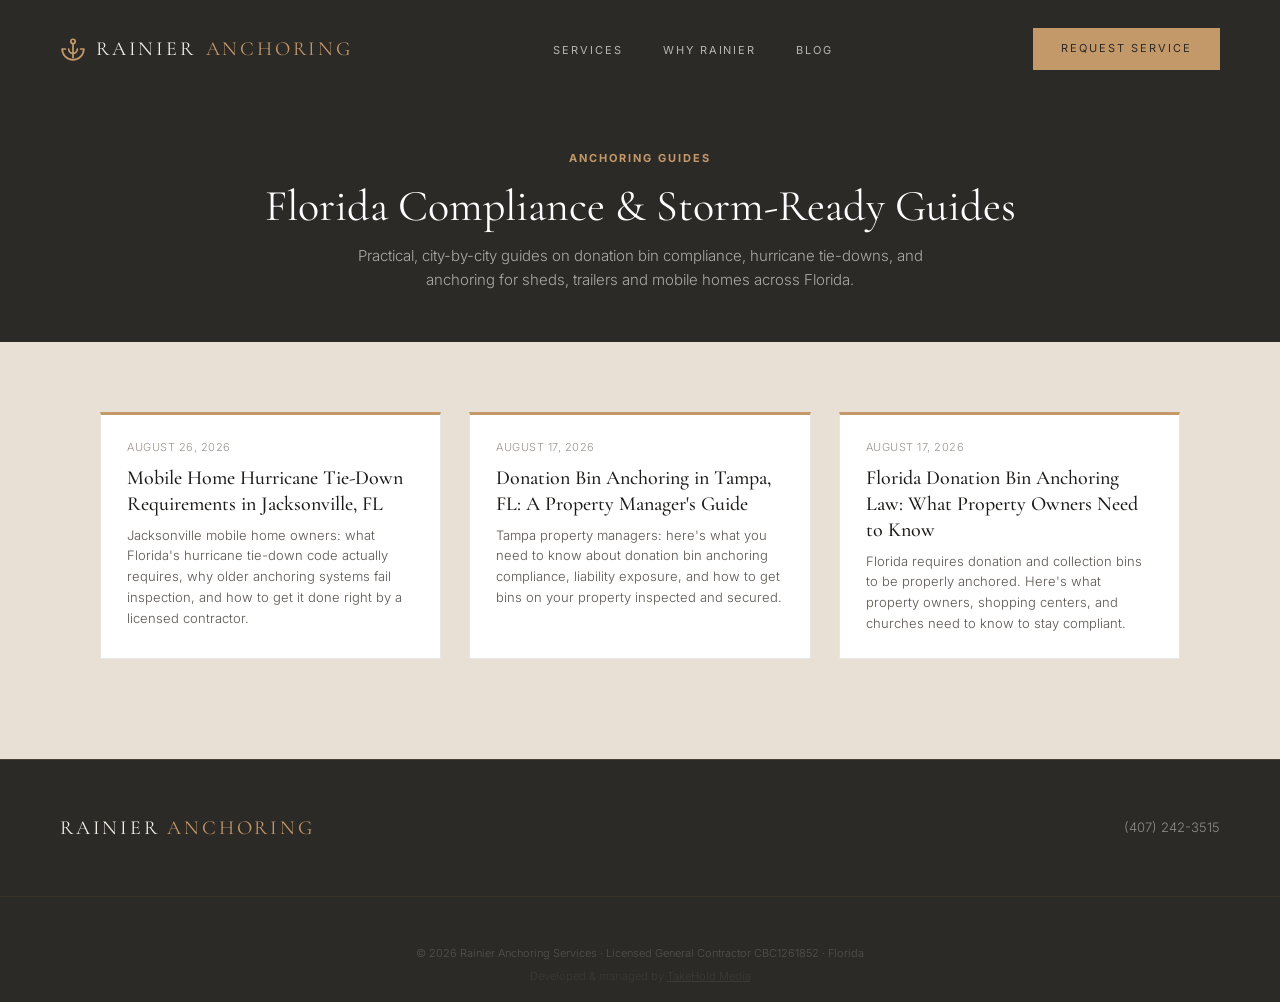
==== blog/index.html @ 936c77ee "Publish: Mobile Home Hurricane Tie-Down Requirements in Jacksonville, FL" ====
<!DOCTYPE html>
<html lang="en">
<head>
  <meta charset="UTF-8" />
  <meta name="viewport" content="width=device-width, initial-scale=1.0" />
  <title>Anchoring Guides & Florida Compliance Blog | Rainier Anchoring Services</title>
  <meta name="description" content="Guides on bin anchoring compliance, hurricane tie-downs, and storm-ready anchoring for sheds, trailers and mobile homes across Florida — from a licensed general contractor." />
  <link rel="canonical" href="https://rainieranchoringservices.com/blog/" />
  <link rel="preconnect" href="https://fonts.googleapis.com" />
  <link rel="preconnect" href="https://fonts.gstatic.com" crossorigin />
  <link href="https://fonts.googleapis.com/css2?family=Cormorant+Garamond:ital,wght@0,300;0,400;0,600;1,300;1,400&family=Inter:wght@300;400;500&display=swap" rel="stylesheet" />
  <link rel="stylesheet" href="../css/style.css" />
  <style>
    .logo-mark { display: flex; align-items: center; justify-content: center; }
    .logo-mark svg { width: 26px; height: 26px; }
    .blog-hero { padding: 150px 60px 50px; background: var(--dark); text-align: center; }
    .blog-hero .eyebrow { color: var(--gold); font-size:11px; font-weight:700; text-transform:uppercase; letter-spacing:2px; margin-bottom:14px; }
    .blog-hero h1 { font-family:'Cormorant Garamond', serif; font-size:44px; font-weight:400; color:#fff; margin-bottom:14px; }
    .blog-hero p { color: rgba(255,255,255,0.6); font-size:15px; max-width:600px; margin:0 auto; font-weight:300; }
    .blog-grid-wrap { padding: 70px 60px 100px; max-width: 1200px; margin: 0 auto; }
    .blog-grid { display: grid; grid-template-columns: repeat(3, 1fr); gap: 28px; }
    .blog-card { background: var(--bg-card, #fff); border: 1px solid var(--rule); border-top: 3px solid var(--gold); overflow: hidden; text-decoration: none; display: flex; flex-direction: column; transition: transform .2s, box-shadow .2s; }
    .blog-card:hover { transform: translateY(-4px); box-shadow: 0 12px 32px rgba(0,0,0,0.1); }
    .blog-card-img { height: 170px; background-size: cover; background-position: center; background-color: var(--dark-2); }
    .blog-card-body { padding: 24px 26px; }
    .blog-card-date { font-family: 'Inter', sans-serif; font-size: 11px; color: var(--ink-dim); text-transform: uppercase; letter-spacing: 0.5px; margin-bottom: 8px; }
    .blog-card h3 { font-family:'Cormorant Garamond', serif; font-size: 20px; color: var(--ink); font-weight: 500; margin-bottom: 8px; line-height:1.3; }
    .blog-card p { font-family: 'Inter', sans-serif; font-size: 13px; color: var(--ink-mid); line-height: 1.6; font-weight: 300; }
    .blog-empty { text-align: center; padding: 40px 20px; color: var(--ink-mid); font-family: 'Inter', sans-serif; font-size: 14px; font-weight: 300; }
    @media (max-width: 960px) {
      .blog-grid { grid-template-columns: 1fr; }
      .blog-hero { padding: 110px 20px 40px; }
      .blog-hero h1 { font-size: 30px; }
      .blog-grid-wrap { padding: 40px 20px; }
    }
  </style>
</head>
<body>

<nav id="nav">
  <a href="/" class="nav-logo nav-logo--light" style="display:flex; align-items:center; gap:10px;">
    <span class="logo-mark">
      <svg viewBox="0 0 24 24" fill="none" stroke="currentColor" stroke-width="1.6" stroke-linecap="round" stroke-linejoin="round"><circle cx="12" cy="5" r="2"></circle><path d="M12 7v13"></path><path d="M5 12H2a10 10 0 0 0 20 0h-3"></path><path d="M8 12a4 4 0 0 0 8 0"></path></svg>
    </span>
    Rainier <span>Anchoring</span>
  </a>
  <ul class="nav-links nav-links--light">
    <li><a href="/#services">Services</a></li>
    <li><a href="/#why">Why Rainier</a></li>
    <li><a href="/blog/">Blog</a></li>
  </ul>
  <a href="/#quote" class="nav-cta">Request Service</a>
</nav>

<div class="blog-hero">
  <div class="eyebrow">Anchoring Guides</div>
  <h1>Florida Compliance &amp; Storm-Ready Guides</h1>
  <p>Practical, city-by-city guides on donation bin compliance, hurricane tie-downs, and anchoring for sheds, trailers and mobile homes across Florida.</p>
</div>

<div class="blog-grid-wrap">
  <div class="blog-grid" id="blogGrid">
    <!-- POSTS_START -->
    <a href="/blog/mobile-home-hurricane-tie-down-jacksonville.html" class="blog-card">
      <div class="blog-card-body">
        <div class="blog-card-date">August 26, 2026</div>
        <h3>Mobile Home Hurricane Tie-Down Requirements in Jacksonville, FL</h3>
        <p>Jacksonville mobile home owners: what Florida's hurricane tie-down code actually requires, why older anchoring systems fail inspection, and how to get it done right by a licensed contractor.</p>
      </div>
    </a>
    <a href="/blog/donation-bin-anchoring-tampa-fl.html" class="blog-card">
      <div class="blog-card-body">
        <div class="blog-card-date">August 17, 2026</div>
        <h3>Donation Bin Anchoring in Tampa, FL: A Property Manager's Guide</h3>
        <p>Tampa property managers: here's what you need to know about donation bin anchoring compliance, liability exposure, and how to get bins on your property inspected and secured.</p>
      </div>
    </a>
    <a href="/blog/florida-donation-bin-anchoring-law.html" class="blog-card">
      <div class="blog-card-body">
        <div class="blog-card-date">August 17, 2026</div>
        <h3>Florida Donation Bin Anchoring Law: What Property Owners Need to Know</h3>
        <p>Florida requires donation and collection bins to be properly anchored. Here's what property owners, shopping centers, and churches need to know to stay compliant.</p>
      </div>
    </a>
    <!-- New post cards are inserted here automatically -->
    <!-- POSTS_END -->
  </div>
  <p class="blog-empty" id="emptyState">New guides publishing soon — check back shortly.</p>
</div>

<footer>
  <div class="footer-brand">Rainier <span>Anchoring</span></div>
  <div class="footer-contact">
    <a href="tel:4072423515">(407) 242-3515</a>
  </div>
</footer>
<div style="background:var(--dark); padding:16px 60px; border-top:1px solid rgba(196,153,106,0.08);">
  <p class="footer-copy">© 2026 Rainier Anchoring Services · Licensed General Contractor CBC1261852 · Florida</p>
  <p class="footer-copy" style="margin-top:6px; opacity:0.4; font-size:0.7rem;">Developed &amp; managed by <a href="https://takeholdmedia.com" target="_blank" style="color:inherit;">TakeHold Media</a></p>
</div>

<script>
  const nav = document.getElementById('nav');
  window.addEventListener('scroll', () => {
    nav.classList.toggle('scrolled', window.scrollY > 60);
  });
  const grid = document.getElementById('blogGrid');
  const empty = document.getElementById('emptyState');
  if (grid.querySelector('.blog-card')) { empty.style.display = 'none'; }
</script>

</body>
</html>
---- css/style.css ----
/* ============================================================
   BUILT BY RAINIER — Shared Stylesheet
   ============================================================ */

*, *::before, *::after { box-sizing: border-box; margin: 0; padding: 0; }

:root {
  --ink:        #1C1A18;
  --ink-mid:    #5A5550;
  --ink-dim:    #9A948E;
  --ink-lt:     #F5F0E8;
  --bg:         #E8E0D4;
  --bg-2:       #DDD5C8;
  --bg-3:       #CFC6B8;
  --dark:       #2C2A27;
  --dark-2:     #34322E;
  --gold:       #C4996A;
  --gold-dim:   #8B6A46;
  --gold-lt:    #DDB98A;
  --rule:       rgba(28,26,24,0.1);
  --rule-gold:  rgba(196,153,106,0.2);
}

html { scroll-behavior: smooth; }

body {
  background: var(--bg);
  color: var(--ink);
  font-family: 'Inter', sans-serif;
  font-weight: 300;
  font-size: 16px;
  line-height: 1.6;
  -webkit-font-smoothing: antialiased;
}

/* ── TYPOGRAPHY ── */
h1, h2, h3, h4, blockquote {
  font-family: 'Cormorant Garamond', serif;
  font-weight: 300;
  line-height: 1.1;
}

em { font-style: italic; color: var(--gold-dim); }

/* ── BUTTONS ── */
.btn-gold {
  display: inline-block;
  font-family: 'Inter', sans-serif;
  font-size: 11px;
  font-weight: 400;
  letter-spacing: 0.18em;
  text-transform: uppercase;
  color: var(--dark);
  background: var(--gold);
  padding: 16px 36px;
  text-decoration: none;
  transition: background 0.2s;
}
.btn-gold:hover { background: var(--gold-lt); }

.btn-dark {
  display: inline-block;
  font-family: 'Inter', sans-serif;
  font-size: 11px;
  font-weight: 400;
  letter-spacing: 0.18em;
  text-transform: uppercase;
  color: var(--ink-lt);
  background: var(--dark);
  padding: 16px 36px;
  text-decoration: none;
  transition: background 0.2s;
}
.btn-dark:hover { background: var(--dark-2); }

.btn-outline-lt {
  display: inline-block;
  font-family: 'Inter', sans-serif;
  font-size: 11px;
  font-weight: 400;
  letter-spacing: 0.18em;
  text-transform: uppercase;
  color: rgba(245,240,232,0.75);
  border: 1px solid rgba(245,240,232,0.25);
  padding: 16px 36px;
  text-decoration: none;
  transition: all 0.2s;
}
.btn-outline-lt:hover { color: var(--ink-lt); border-color: rgba(245,240,232,0.6); }

.btn-outline-dk {
  display: inline-block;
  font-family: 'Inter', sans-serif;
  font-size: 11px;
  font-weight: 400;
  letter-spacing: 0.18em;
  text-transform: uppercase;
  color: var(--ink-mid);
  border: 1px solid var(--rule);
  padding: 16px 36px;
  text-decoration: none;
  transition: all 0.2s;
}
.btn-outline-dk:hover { color: var(--ink); border-color: rgba(28,26,24,0.4); }

/* ── NAV ── */
nav {
  position: fixed;
  top: 0; left: 0; right: 0;
  z-index: 100;
  display: flex;
  align-items: center;
  justify-content: space-between;
  padding: 28px 60px;
  background: transparent;
  transition: background 0.4s, border-color 0.4s;
}

nav.scrolled {
  background: rgba(232,224,212,0.97);
  border-bottom: 1px solid var(--rule);
  backdrop-filter: blur(10px);
}

nav.solid {
  background: rgba(232,224,212,0.97);
  border-bottom: 1px solid var(--rule);
}

.nav-logo {
  font-family: 'Cormorant Garamond', serif;
  font-size: 20px;
  font-weight: 400;
  letter-spacing: 0.14em;
  text-transform: uppercase;
  text-decoration: none;
  transition: color 0.4s;
}

.nav-logo--light { color: var(--ink-lt); }
.nav-logo--dark  { color: var(--ink); }
.nav-logo span   { color: var(--gold); }

nav.scrolled .nav-logo,
nav.solid .nav-logo { color: var(--ink); }

.nav-links {
  display: flex;
  gap: 40px;
  list-style: none;
}

.nav-links a {
  font-size: 11px;
  font-weight: 400;
  letter-spacing: 0.18em;
  text-transform: uppercase;
  text-decoration: none;
  transition: color 0.2s;
}

.nav-links--light a { color: rgba(245,240,232,0.7); }
.nav-links--dark a  { color: var(--ink-mid); }

nav.scrolled .nav-links a,
nav.solid .nav-links a { color: var(--ink-mid); }

.nav-links a:hover,
nav.scrolled .nav-links a:hover,
nav.solid .nav-links a:hover { color: var(--gold); }

.nav-links a.active { color: var(--gold); }

.nav-cta {
  font-family: 'Inter', sans-serif;
  font-size: 11px;
  font-weight: 400;
  letter-spacing: 0.18em;
  text-transform: uppercase;
  color: var(--dark);
  background: var(--gold);
  padding: 12px 28px;
  text-decoration: none;
  transition: background 0.2s;
}
.nav-cta:hover { background: var(--gold-lt); }

/* ── HERO — FULL VIEWPORT ── */
.hero-full {
  position: relative;
  min-height: 100vh;
  display: flex;
  flex-direction: column;
  justify-content: flex-end;
  padding: 0 60px 90px;
  overflow: hidden;
  background-size: cover;
  background-position: center;
}

/* ── HERO — PAGE (shorter, for inner pages) ── */
.hero-page {
  position: relative;
  padding: 180px 60px 80px;
  background-size: cover;
  background-position: center;
  overflow: hidden;
}

.hero-page-overlay {
  position: absolute;
  inset: 0;
  background: linear-gradient(135deg, rgba(51,43,34,0.85) 0%, rgba(51,43,34,0.5) 100%);
}

.hero-page-content { position: relative; }

.hero-eyebrow {
  font-family: 'Inter', sans-serif;
  font-size: 11px;
  letter-spacing: 0.28em;
  text-transform: uppercase;
  color: var(--gold);
  margin-bottom: 20px;
  display: flex;
  align-items: center;
  gap: 16px;
}

.hero-eyebrow::before {
  content: '';
  display: block;
  width: 36px;
  height: 1px;
  background: var(--gold-dim);
}

.hero-headline {
  font-size: clamp(48px, 6vw, 80px);
  font-weight: 300;
  line-height: 1.0;
  color: var(--ink-lt);
  max-width: 700px;
  margin-bottom: 24px;
  letter-spacing: -0.02em;
}

.hero-sub {
  font-size: 15px;
  font-weight: 300;
  color: rgba(245,240,232,0.65);
  max-width: 440px;
  line-height: 1.8;
}

/* ── SECTION LABELS ── */
.section-label {
  font-family: 'Inter', sans-serif;
  font-size: 11px;
  letter-spacing: 0.28em;
  text-transform: uppercase;
  color: var(--gold);
  margin-bottom: 20px;
  display: flex;
  align-items: center;
  gap: 16px;
}

.section-label::before {
  content: '';
  display: block;
  width: 36px;
  height: 1px;
  background: var(--gold-dim);
}

.section-label--dark { color: rgba(196,153,106,0.7); }
.section-label--dark::before { background: rgba(196,153,106,0.3); }

.section-headline {
  font-size: clamp(36px, 4vw, 56px);
  font-weight: 300;
  line-height: 1.1;
  color: var(--ink);
  margin-bottom: 20px;
}

.section-headline--lt { color: var(--ink-lt); }

/* ── STATS BAR ── */
.stats-bar {
  background: var(--dark);
  padding: 52px 60px;
  display: grid;
  grid-template-columns: repeat(4, 1fr);
  border-bottom: 1px solid var(--rule-gold);
}

.stat {
  padding: 0 48px;
  border-right: 1px solid rgba(196,153,106,0.12);
}
.stat:first-child { padding-left: 0; }
.stat:last-child  { border-right: none; }

.stat-number {
  font-family: 'Cormorant Garamond', serif;
  font-size: 56px;
  font-weight: 300;
  color: var(--ink-lt);
  line-height: 1;
  margin-bottom: 8px;
}

.stat-number span { color: var(--gold); }

.stat-label {
  font-family: 'Inter', sans-serif;
  font-size: 11px;
  font-weight: 300;
  letter-spacing: 0.18em;
  text-transform: uppercase;
  color: rgba(245,240,232,0.35);
}

/* ── PROJECT CARDS ── */
.projects-grid {
  display: grid;
  grid-template-columns: repeat(3, 1fr);
  gap: 2px;
}

.project-card {
  background: var(--bg);
  overflow: hidden;
  transition: transform 0.3s, box-shadow 0.3s;
}
.project-card:hover {
  transform: translateY(-4px);
  box-shadow: 0 20px 60px rgba(51,43,34,0.15);
}

.project-img {
  height: 240px;
  background-size: cover;
  background-position: center;
  position: relative;
}

.project-img-overlay {
  position: absolute;
  inset: 0;
  background: linear-gradient(to top, rgba(51,43,34,0.6) 0%, transparent 55%);
}

.project-img-status {
  position: absolute;
  top: 20px;
  left: 20px;
  font-family: 'Inter', sans-serif;
  font-size: 10px;
  letter-spacing: 0.2em;
  text-transform: uppercase;
  color: var(--gold-lt);
  background: rgba(51,43,34,0.75);
  padding: 6px 14px;
  backdrop-filter: blur(4px);
}

.project-body { padding: 32px 36px 36px; }

.project-location {
  font-size: 28px;
  font-weight: 400;
  color: var(--ink);
  margin-bottom: 6px;
  line-height: 1.1;
}

.project-detail {
  font-family: 'Inter', sans-serif;
  font-size: 13px;
  font-weight: 300;
  color: var(--ink-dim);
  margin-bottom: 24px;
}

.project-price {
  display: flex;
  align-items: baseline;
  gap: 10px;
  padding-top: 20px;
  border-top: 1px solid var(--rule);
}

.project-price-num {
  font-size: 34px;
  font-weight: 300;
  color: var(--ink);
}

.project-price-label {
  font-family: 'Inter', sans-serif;
  font-size: 10px;
  letter-spacing: 0.18em;
  text-transform: uppercase;
  color: var(--ink-dim);
}

/* ── PILLARS ── */
.pillars {
  background: var(--dark);
  padding: 100px 60px;
  display: grid;
  grid-template-columns: repeat(3, 1fr);
}

.pillar {
  padding: 0 56px;
  border-right: 1px solid rgba(196,153,106,0.1);
}
.pillar:first-child { padding-left: 0; }
.pillar:last-child  { border-right: none; padding-right: 0; }

.pillar-num {
  font-family: 'Cormorant Garamond', serif;
  font-size: 48px;
  font-weight: 300;
  color: rgba(196,153,106,0.2);
  line-height: 1;
  margin-bottom: 20px;
}

.pillar h4 {
  font-family: 'Cormorant Garamond', serif;
  font-size: 24px;
  font-weight: 400;
  color: var(--ink-lt);
  margin-bottom: 14px;
}

.pillar p {
  font-family: 'Inter', sans-serif;
  font-size: 14px;
  font-weight: 300;
  color: rgba(245,240,232,0.5);
  line-height: 1.8;
}

/* ── INVESTOR QUIET ── */
.investor-quiet {
  background: var(--bg-3);
  padding: 40px 60px;
  display: flex;
  align-items: center;
  justify-content: space-between;
  gap: 48px;
}

.investor-quiet p {
  font-family: 'Inter', sans-serif;
  font-size: 14px;
  font-weight: 300;
  color: var(--ink-mid);
  max-width: 580px;
  line-height: 1.75;
}

.investor-quiet strong { color: var(--ink); font-weight: 400; }

/* ── FOOTER ── */
footer {
  background: var(--dark);
  padding: 52px 60px;
  display: flex;
  justify-content: space-between;
  align-items: center;
  border-top: 1px solid var(--rule-gold);
}

.footer-brand {
  font-family: 'Cormorant Garamond', serif;
  font-size: 20px;
  font-weight: 400;
  letter-spacing: 0.14em;
  text-transform: uppercase;
  color: var(--ink-lt);
}
.footer-brand span { color: var(--gold); }

.footer-nav {
  display: flex;
  gap: 32px;
  list-style: none;
}

.footer-nav a {
  font-family: 'Inter', sans-serif;
  font-size: 11px;
  font-weight: 300;
  letter-spacing: 0.14em;
  text-transform: uppercase;
  color: rgba(245,240,232,0.35);
  text-decoration: none;
  transition: color 0.2s;
}
.footer-nav a:hover { color: var(--gold); }

.footer-contact {
  display: flex;
  flex-direction: column;
  align-items: flex-end;
  gap: 6px;
}

.footer-contact a {
  font-family: 'Inter', sans-serif;
  font-size: 13px;
  font-weight: 300;
  color: rgba(245,240,232,0.5);
  text-decoration: none;
  transition: color 0.2s;
}
.footer-contact a:hover { color: var(--gold); }

.footer-copy {
  font-family: 'Inter', sans-serif;
  font-size: 11px;
  font-weight: 300;
  color: rgba(245,240,232,0.2);
  margin-top: 32px;
  text-align: center;
  padding-bottom: 0;
}

/* ── CONTACT FORM ── */
.contact-field {
  display: flex;
  flex-direction: column;
  gap: 8px;
}

.contact-field label {
  font-family: 'Inter', sans-serif;
  font-size: 10px;
  letter-spacing: 0.22em;
  text-transform: uppercase;
  color: var(--gold-dim);
}

.contact-field input,
.contact-field textarea,
.contact-field select {
  background: var(--bg-2);
  border: 1px solid var(--rule);
  padding: 14px 18px;
  font-family: 'Inter', sans-serif;
  font-size: 14px;
  font-weight: 300;
  color: var(--ink);
  outline: none;
  transition: border-color 0.2s;
  appearance: none;
  width: 100%;
}

.contact-field input:focus,
.contact-field textarea:focus,
.contact-field select:focus { border-color: var(--gold-dim); }

.contact-field textarea { height: 120px; resize: none; }

/* ── RESPONSIVE ── */
@media (max-width: 960px) {
  nav { padding: 20px 24px; }
  nav .nav-links { display: none; }
  nav .nav-cta { display: none; }

  .hero-full  { padding: 0 24px 60px; }
  .hero-page  { padding: 140px 24px 60px; }

  .stats-bar {
    grid-template-columns: repeat(2, 1fr);
    padding: 48px 24px;
    gap: 40px;
  }
  .stat { padding: 0; border-right: none; }

  .pillars {
    grid-template-columns: 1fr;
    padding: 60px 24px;
    gap: 40px;
  }
  .pillar {
    padding: 0 0 40px 0;
    border-right: none;
    border-bottom: 1px solid rgba(196,153,106,0.1);
  }
  .pillar:last-child { border-bottom: none; padding-bottom: 0; }

  .projects-grid { grid-template-columns: 1fr; }

  .investor-quiet { flex-direction: column; padding: 40px 24px; }

  footer {
    flex-direction: column;
    gap: 32px;
    text-align: center;
    padding: 40px 24px;
  }
  .footer-contact { align-items: center; }
  .footer-nav { flex-wrap: wrap; justify-content: center; }
}
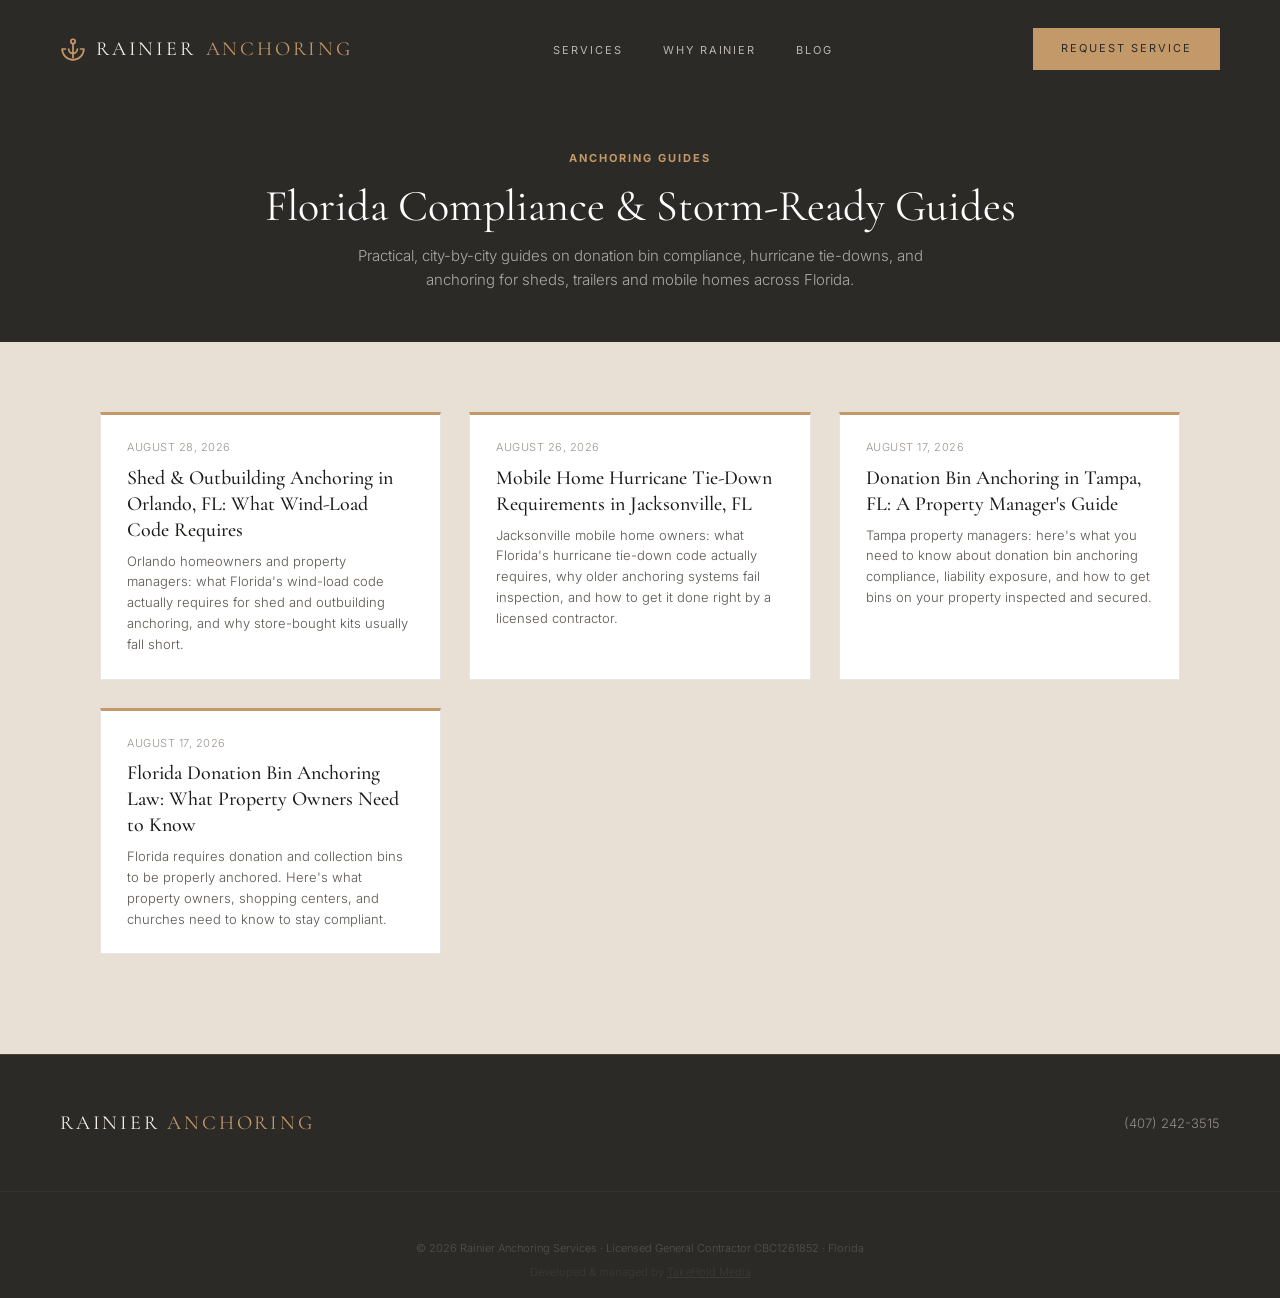
==== commit f4a5fe36: "Publish: Shed & Outbuilding Anchoring in Orlando, FL: What Wind-Load Code Requires" ====
--- a/blog/index.html
+++ b/blog/index.html
@@ -61,6 +61,13 @@
 <div class="blog-grid-wrap">
   <div class="blog-grid" id="blogGrid">
     <!-- POSTS_START -->
+    <a href="/blog/shed-anchoring-guide-orlando.html" class="blog-card">
+      <div class="blog-card-body">
+        <div class="blog-card-date">August 28, 2026</div>
+        <h3>Shed & Outbuilding Anchoring in Orlando, FL: What Wind-Load Code Requires</h3>
+        <p>Orlando homeowners and property managers: what Florida's wind-load code actually requires for shed and outbuilding anchoring, and why store-bought kits usually fall short.</p>
+      </div>
+    </a>
     <a href="/blog/mobile-home-hurricane-tie-down-jacksonville.html" class="blog-card">
       <div class="blog-card-body">
         <div class="blog-card-date">August 26, 2026</div>
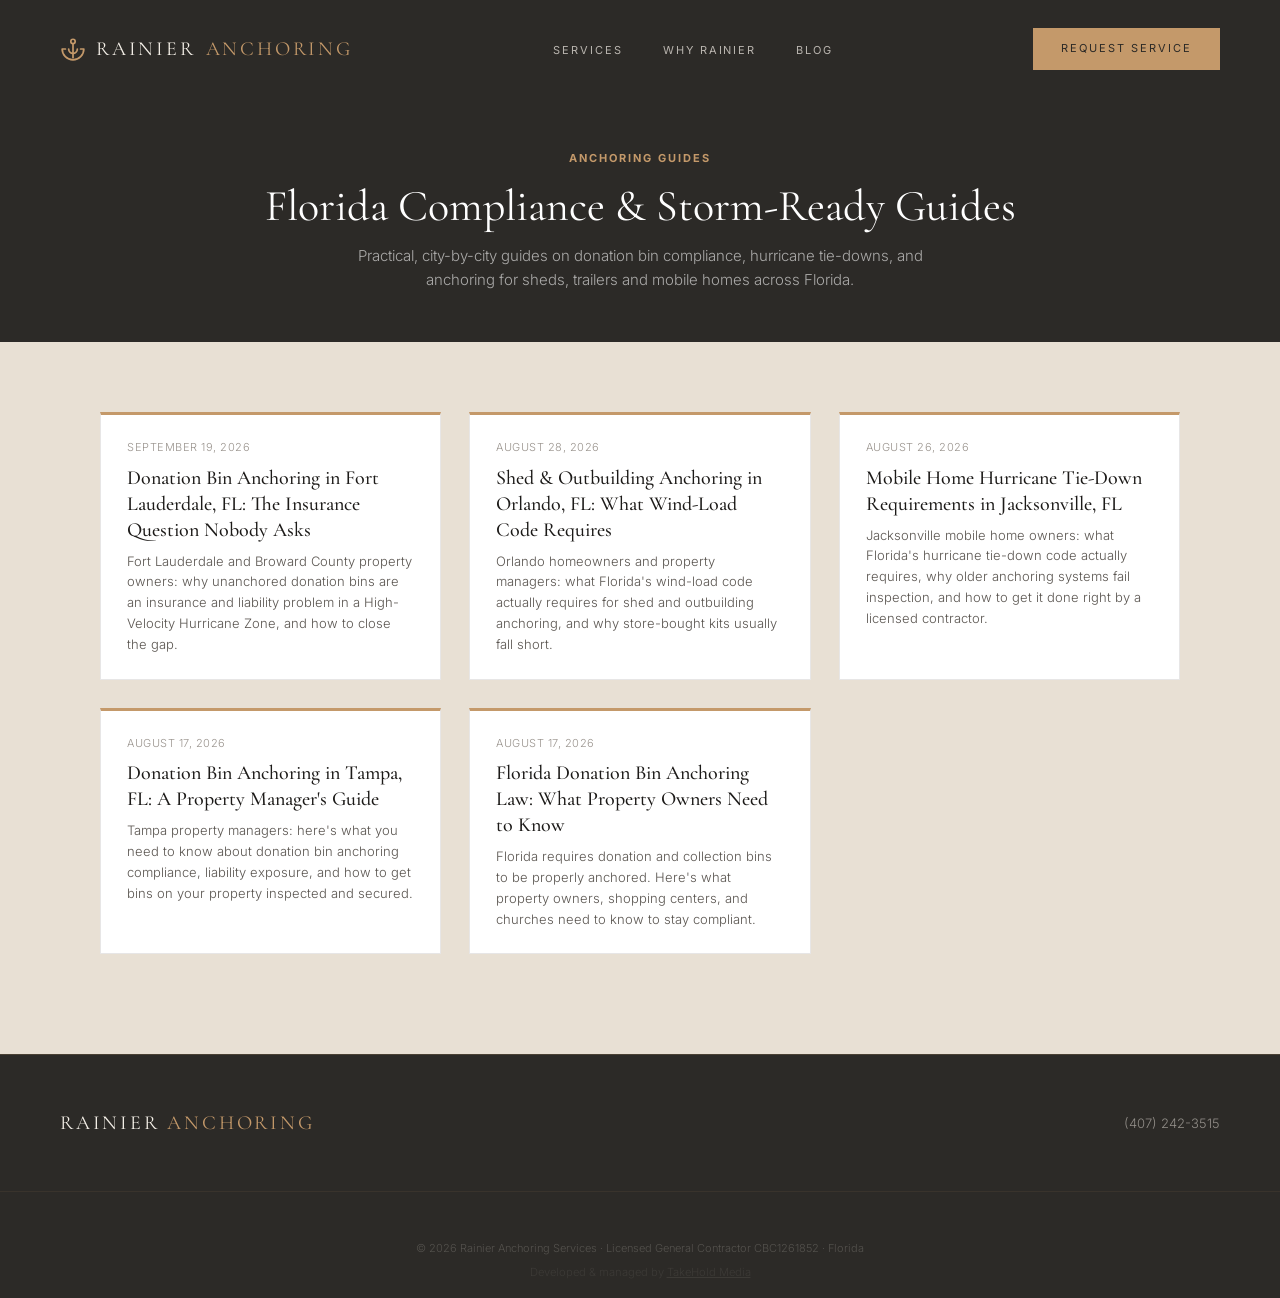
==== commit 4eb1f578: "Publish: Donation Bin Anchoring in Fort Lauderdale, FL: The Insurance Question Nobody Asks" ====
--- a/blog/index.html
+++ b/blog/index.html
@@ -61,6 +61,13 @@
 <div class="blog-grid-wrap">
   <div class="blog-grid" id="blogGrid">
     <!-- POSTS_START -->
+    <a href="/blog/donation-bin-anchoring-fort-lauderdale-fl.html" class="blog-card">
+      <div class="blog-card-body">
+        <div class="blog-card-date">September 19, 2026</div>
+        <h3>Donation Bin Anchoring in Fort Lauderdale, FL: The Insurance Question Nobody Asks</h3>
+        <p>Fort Lauderdale and Broward County property owners: why unanchored donation bins are an insurance and liability problem in a High-Velocity Hurricane Zone, and how to close the gap.</p>
+      </div>
+    </a>
     <a href="/blog/shed-anchoring-guide-orlando.html" class="blog-card">
       <div class="blog-card-body">
         <div class="blog-card-date">August 28, 2026</div>
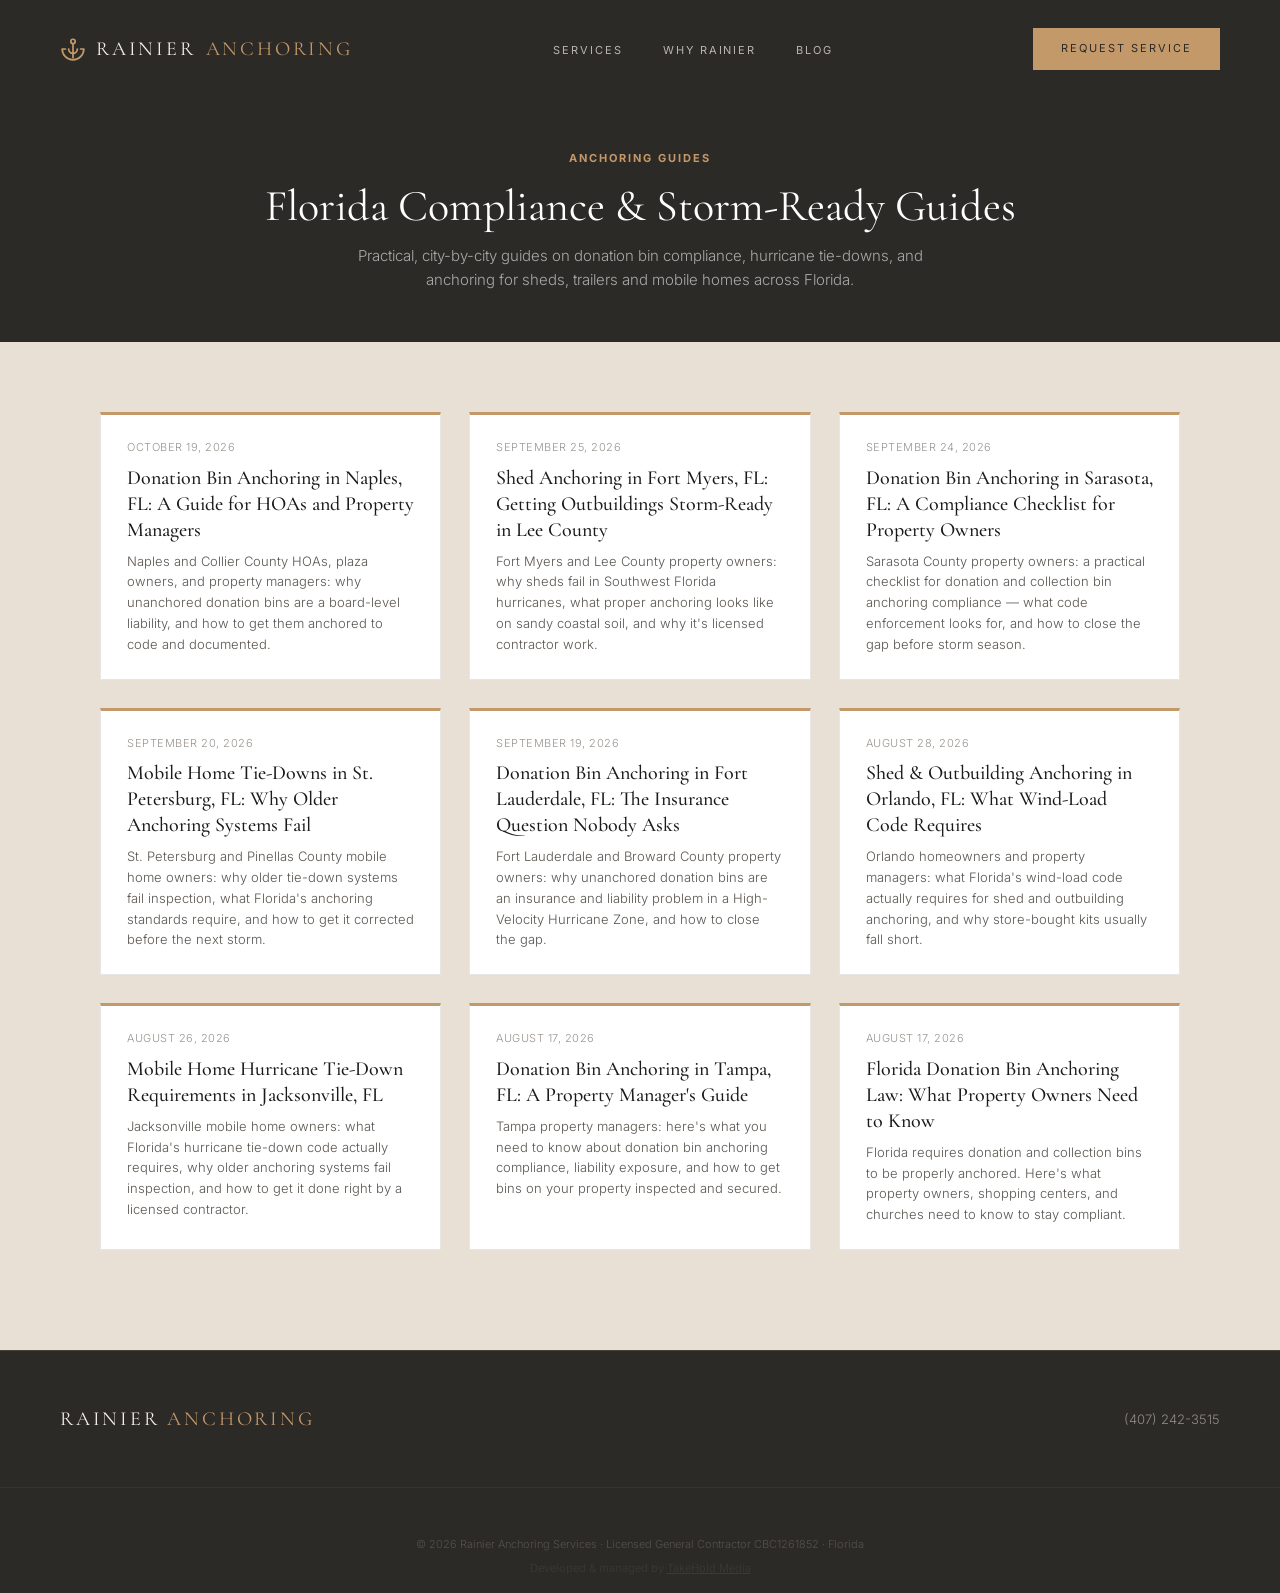
==== commit 25429353: "Publish: Donation Bin Anchoring in Naples, FL: A Guide for HOAs and Property Managers Also backfills" ====
--- a/blog/index.html
+++ b/blog/index.html
@@ -61,6 +61,34 @@
 <div class="blog-grid-wrap">
   <div class="blog-grid" id="blogGrid">
     <!-- POSTS_START -->
+    <a href="/blog/donation-bin-anchoring-naples-fl.html" class="blog-card">
+      <div class="blog-card-body">
+        <div class="blog-card-date">October 19, 2026</div>
+        <h3>Donation Bin Anchoring in Naples, FL: A Guide for HOAs and Property Managers</h3>
+        <p>Naples and Collier County HOAs, plaza owners, and property managers: why unanchored donation bins are a board-level liability, and how to get them anchored to code and documented.</p>
+      </div>
+    </a>
+    <a href="/blog/shed-anchoring-guide-fort-myers.html" class="blog-card">
+      <div class="blog-card-body">
+        <div class="blog-card-date">September 25, 2026</div>
+        <h3>Shed Anchoring in Fort Myers, FL: Getting Outbuildings Storm-Ready in Lee County</h3>
+        <p>Fort Myers and Lee County property owners: why sheds fail in Southwest Florida hurricanes, what proper anchoring looks like on sandy coastal soil, and why it's licensed contractor work.</p>
+      </div>
+    </a>
+    <a href="/blog/donation-bin-anchoring-sarasota-fl.html" class="blog-card">
+      <div class="blog-card-body">
+        <div class="blog-card-date">September 24, 2026</div>
+        <h3>Donation Bin Anchoring in Sarasota, FL: A Compliance Checklist for Property Owners</h3>
+        <p>Sarasota County property owners: a practical checklist for donation and collection bin anchoring compliance — what code enforcement looks for, and how to close the gap before storm season.</p>
+      </div>
+    </a>
+    <a href="/blog/mobile-home-tie-down-st-petersburg-fl.html" class="blog-card">
+      <div class="blog-card-body">
+        <div class="blog-card-date">September 20, 2026</div>
+        <h3>Mobile Home Tie-Downs in St. Petersburg, FL: Why Older Anchoring Systems Fail</h3>
+        <p>St. Petersburg and Pinellas County mobile home owners: why older tie-down systems fail inspection, what Florida's anchoring standards require, and how to get it corrected before the next storm.</p>
+      </div>
+    </a>
     <a href="/blog/donation-bin-anchoring-fort-lauderdale-fl.html" class="blog-card">
       <div class="blog-card-body">
         <div class="blog-card-date">September 19, 2026</div>
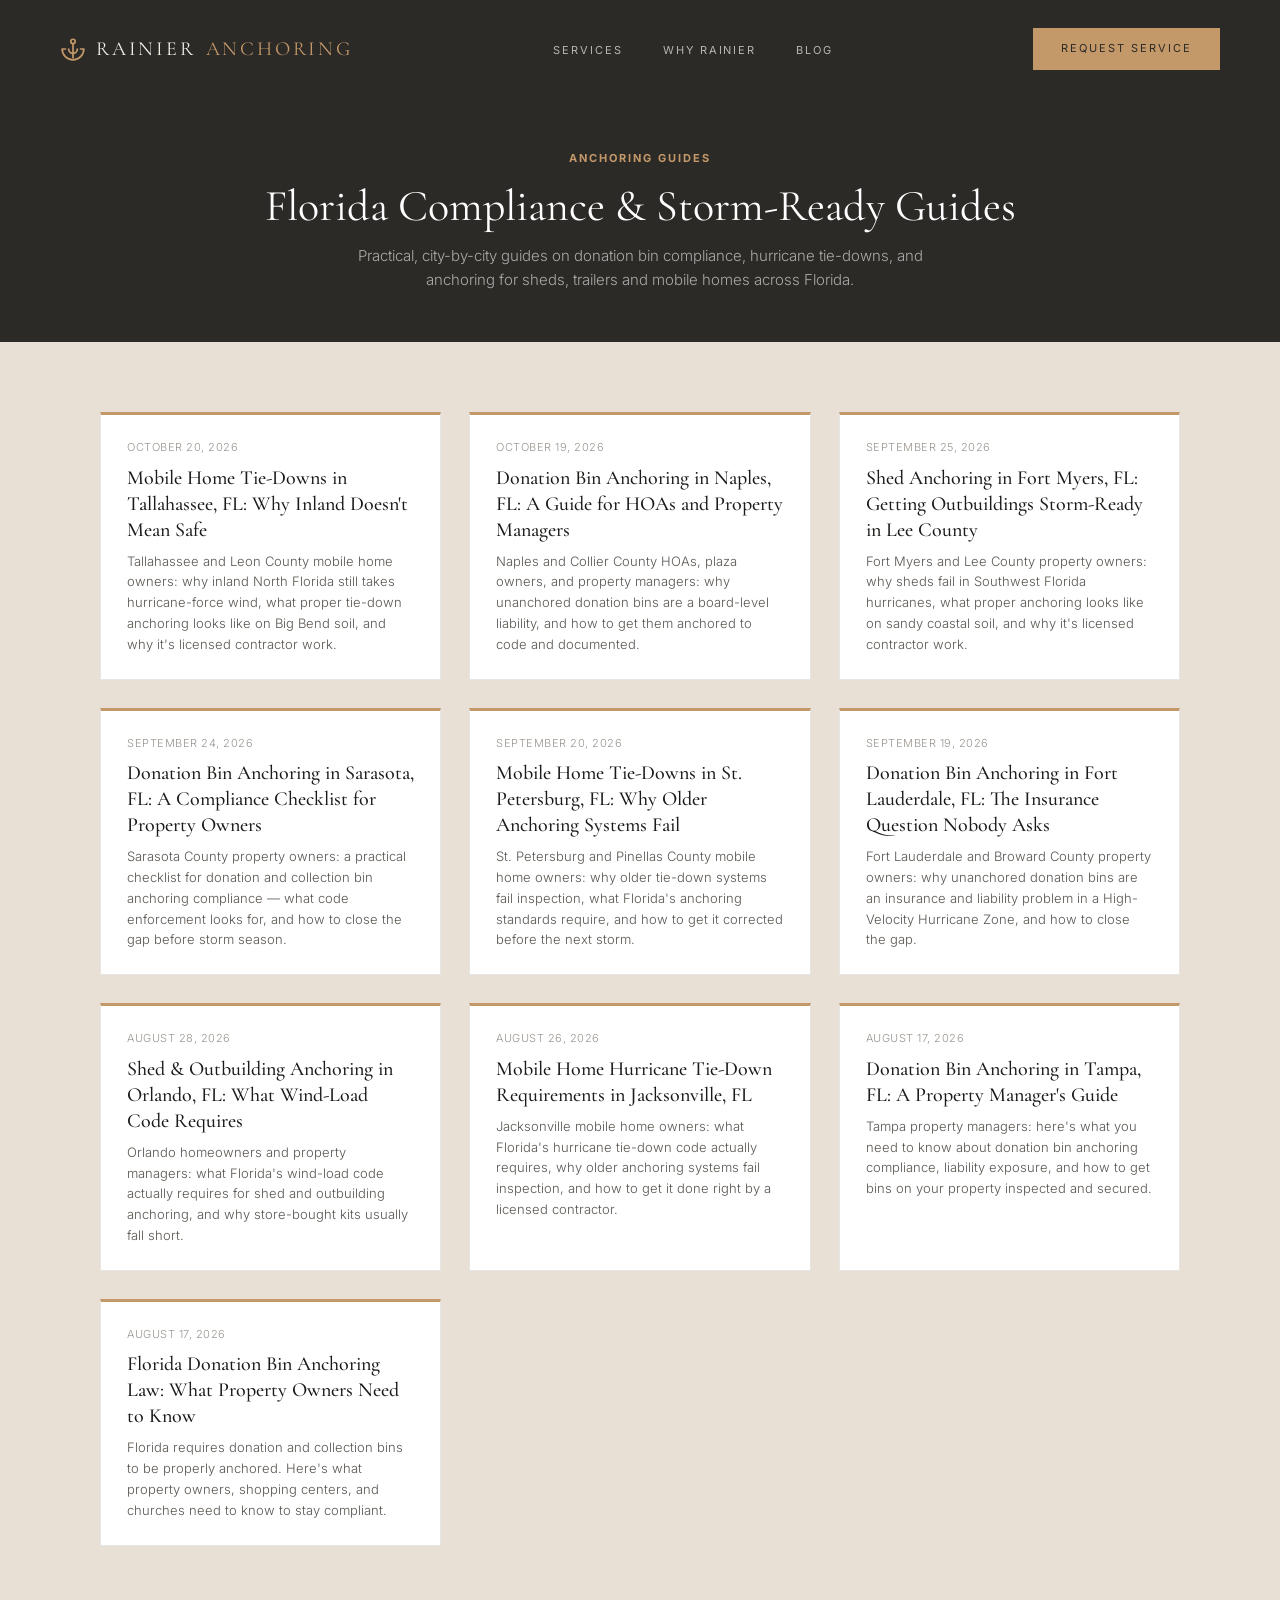
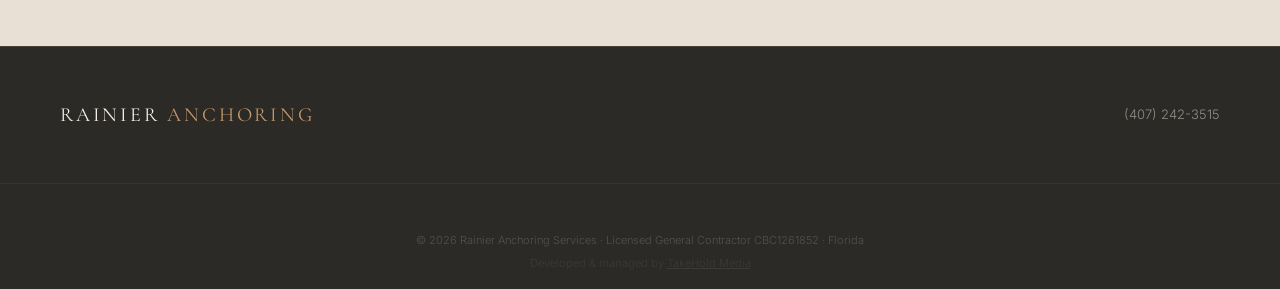
==== commit 1ac4646f: "Publish: Mobile Home Tie-Downs in Tallahassee, FL: Why Inland Doesn't Mean Safe" ====
--- a/blog/index.html
+++ b/blog/index.html
@@ -61,6 +61,13 @@
 <div class="blog-grid-wrap">
   <div class="blog-grid" id="blogGrid">
     <!-- POSTS_START -->
+    <a href="/blog/mobile-home-tie-down-tallahassee-fl.html" class="blog-card">
+      <div class="blog-card-body">
+        <div class="blog-card-date">October 20, 2026</div>
+        <h3>Mobile Home Tie-Downs in Tallahassee, FL: Why Inland Doesn't Mean Safe</h3>
+        <p>Tallahassee and Leon County mobile home owners: why inland North Florida still takes hurricane-force wind, what proper tie-down anchoring looks like on Big Bend soil, and why it's licensed contractor work.</p>
+      </div>
+    </a>
     <a href="/blog/donation-bin-anchoring-naples-fl.html" class="blog-card">
       <div class="blog-card-body">
         <div class="blog-card-date">October 19, 2026</div>
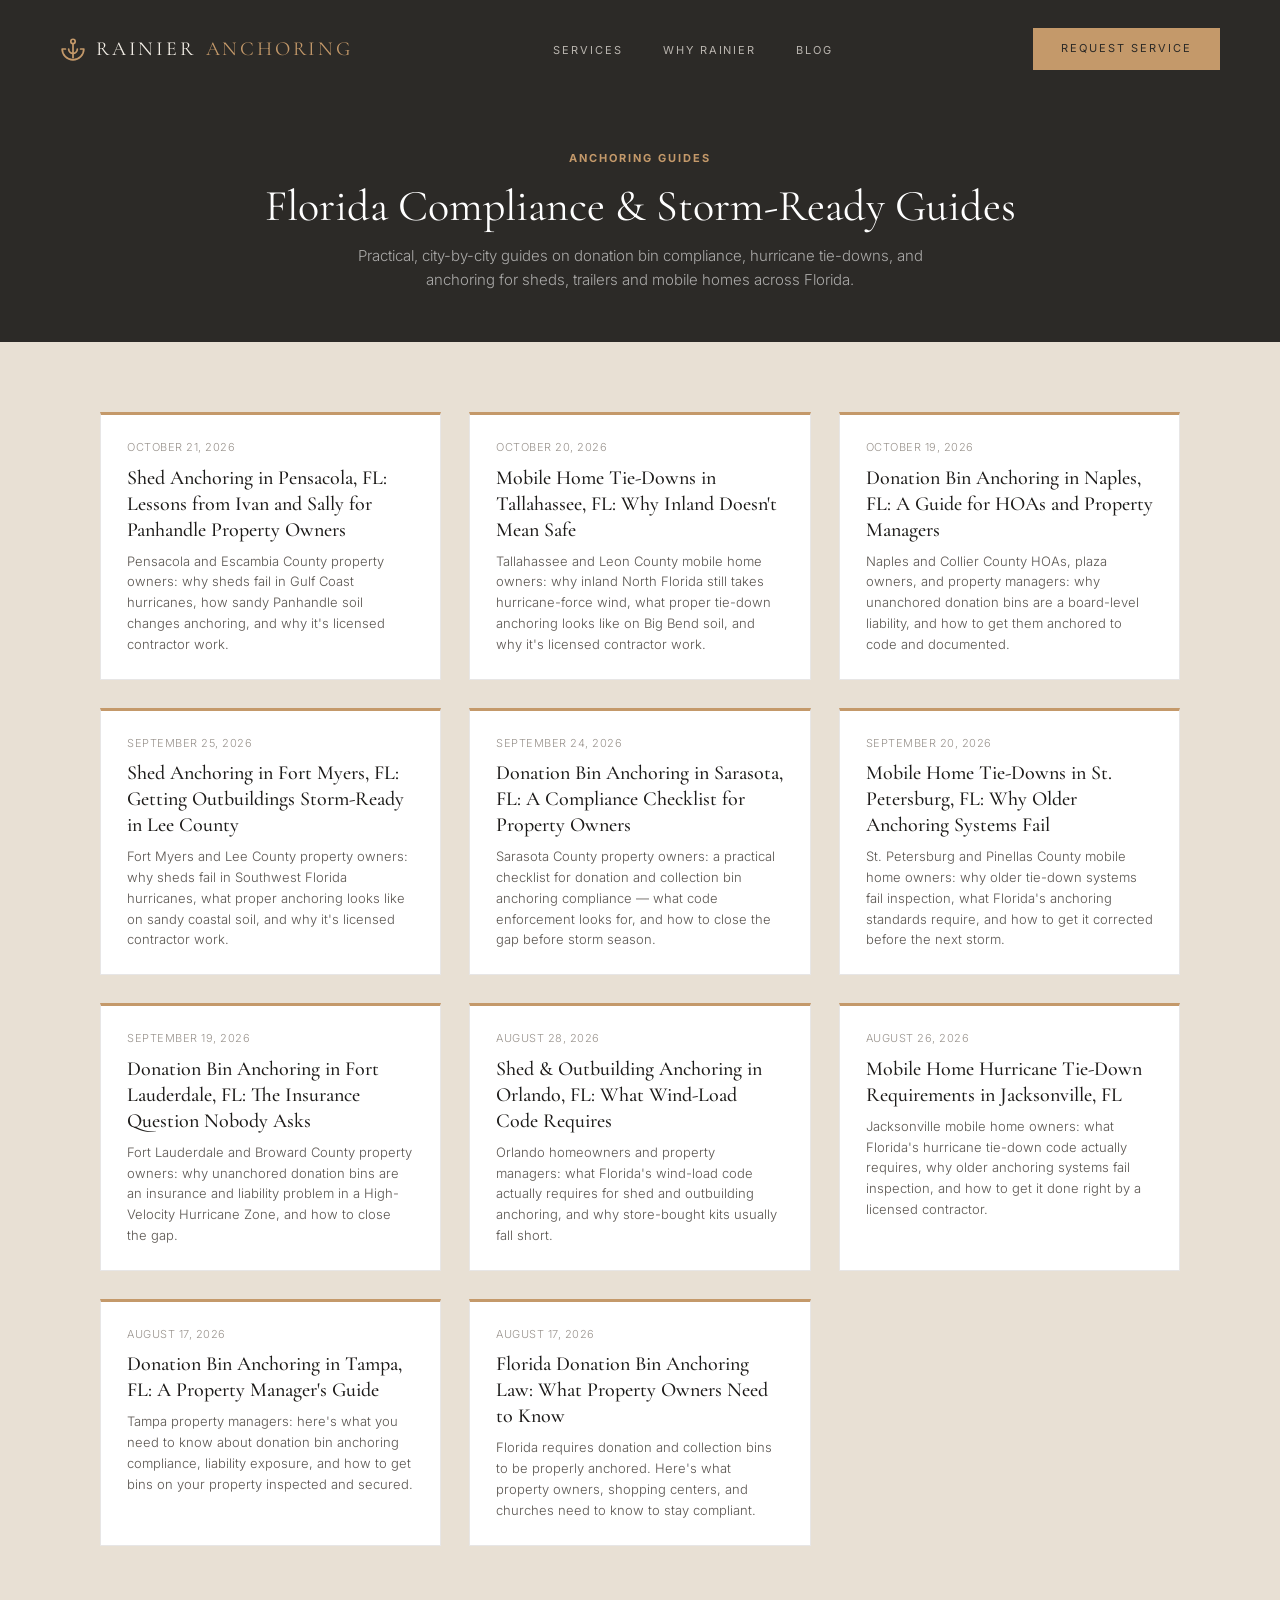
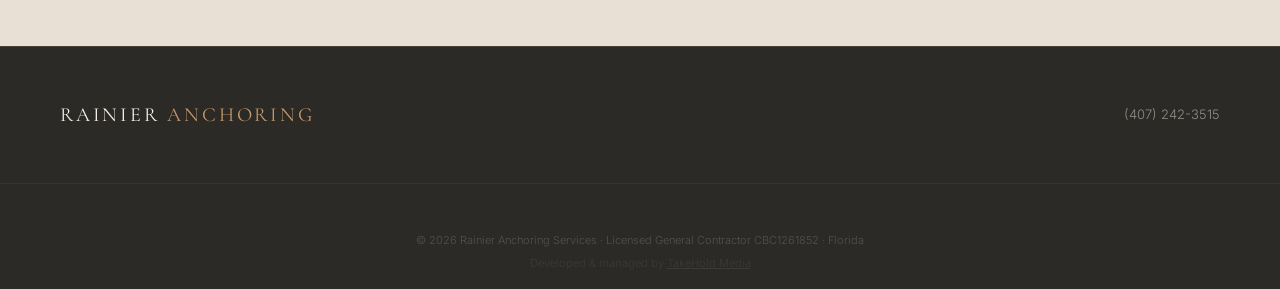
==== commit cea0cb5d: "Publish: Shed Anchoring in Pensacola, FL: Lessons from Ivan and Sally for Panhandle Property Owners" ====
--- a/blog/index.html
+++ b/blog/index.html
@@ -61,6 +61,13 @@
 <div class="blog-grid-wrap">
   <div class="blog-grid" id="blogGrid">
     <!-- POSTS_START -->
+    <a href="/blog/shed-anchoring-guide-pensacola.html" class="blog-card">
+      <div class="blog-card-body">
+        <div class="blog-card-date">October 21, 2026</div>
+        <h3>Shed Anchoring in Pensacola, FL: Lessons from Ivan and Sally for Panhandle Property Owners</h3>
+        <p>Pensacola and Escambia County property owners: why sheds fail in Gulf Coast hurricanes, how sandy Panhandle soil changes anchoring, and why it's licensed contractor work.</p>
+      </div>
+    </a>
     <a href="/blog/mobile-home-tie-down-tallahassee-fl.html" class="blog-card">
       <div class="blog-card-body">
         <div class="blog-card-date">October 20, 2026</div>
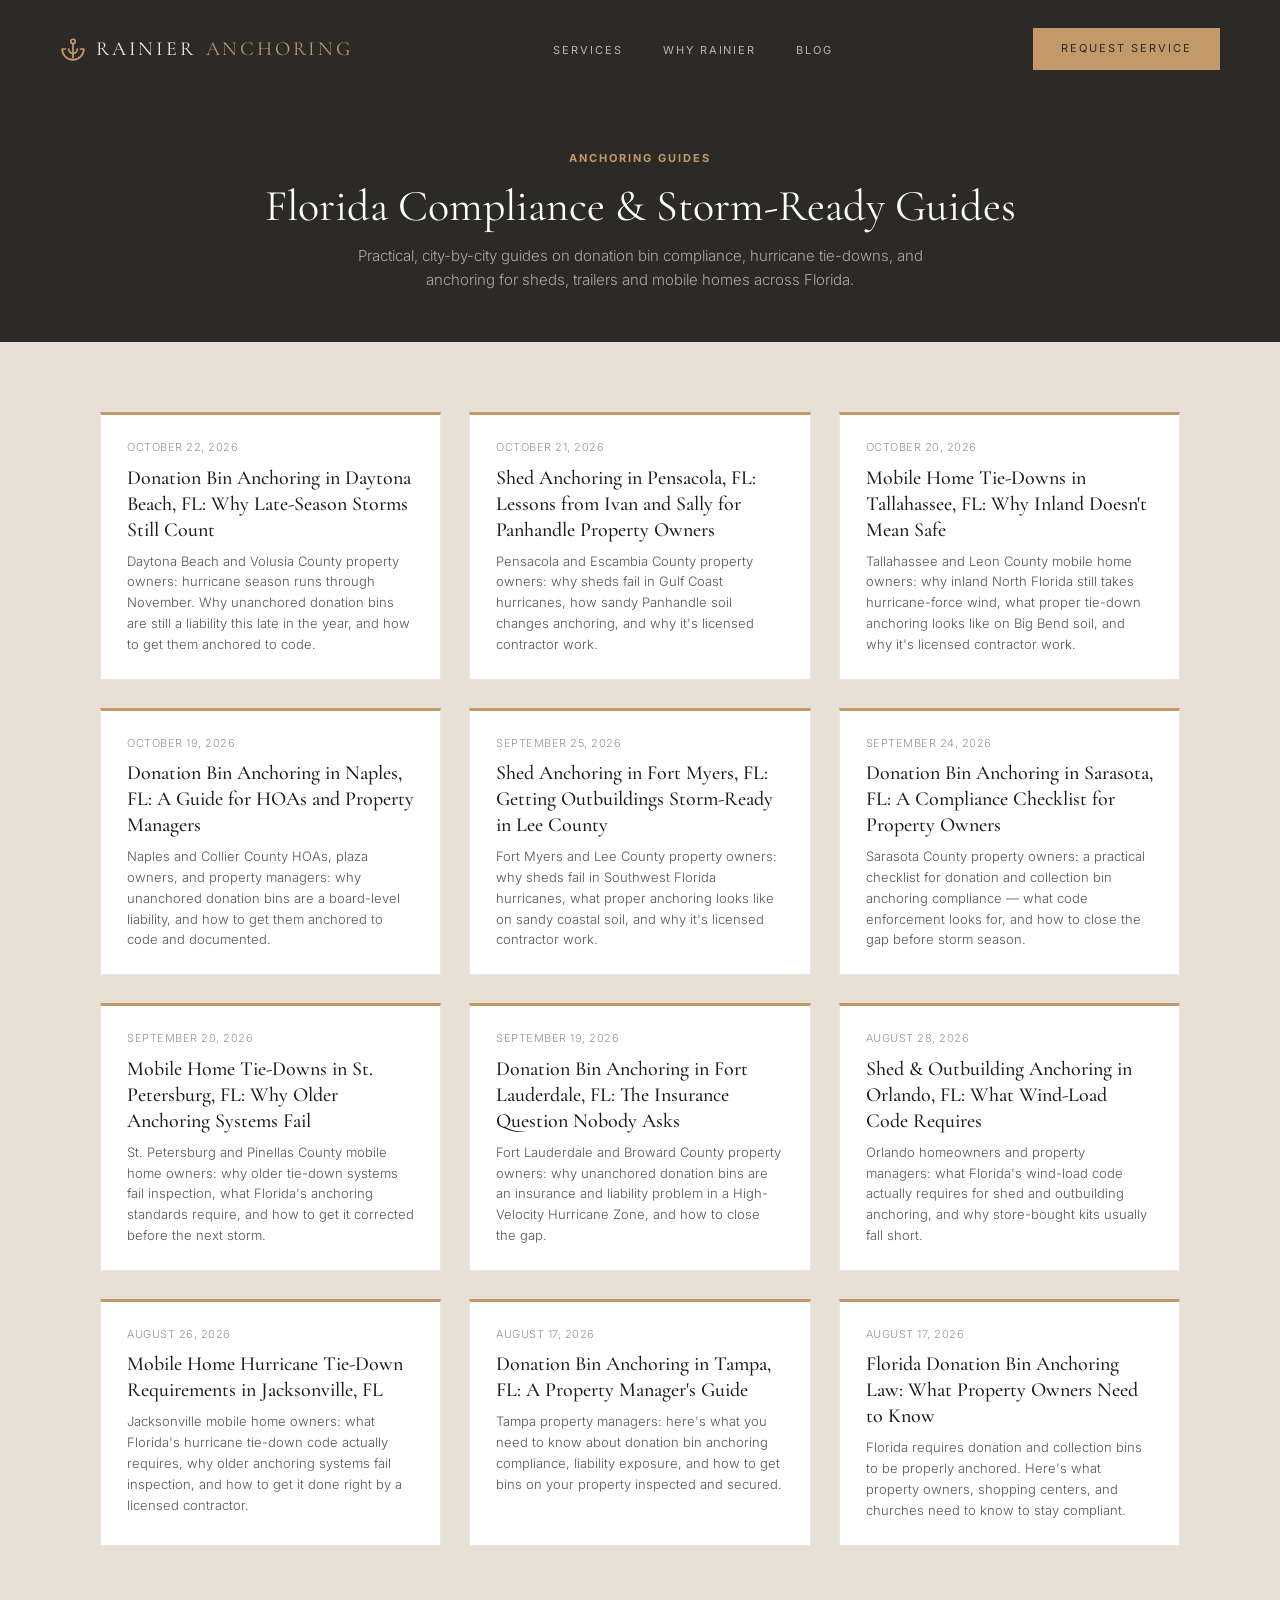
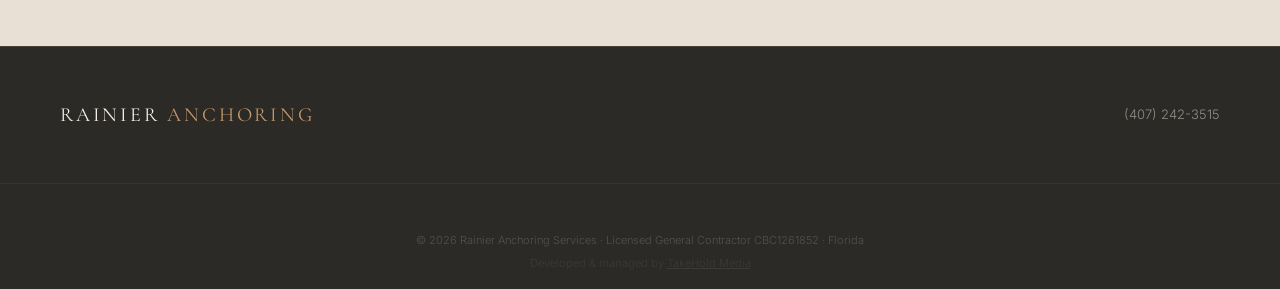
==== commit 4ba2227f: "Publish: Donation Bin Anchoring in Daytona Beach, FL: Why Late-Season Storms Still Count" ====
--- a/blog/index.html
+++ b/blog/index.html
@@ -61,6 +61,13 @@
 <div class="blog-grid-wrap">
   <div class="blog-grid" id="blogGrid">
     <!-- POSTS_START -->
+    <a href="/blog/donation-bin-anchoring-daytona-beach-fl.html" class="blog-card">
+      <div class="blog-card-body">
+        <div class="blog-card-date">October 22, 2026</div>
+        <h3>Donation Bin Anchoring in Daytona Beach, FL: Why Late-Season Storms Still Count</h3>
+        <p>Daytona Beach and Volusia County property owners: hurricane season runs through November. Why unanchored donation bins are still a liability this late in the year, and how to get them anchored to code.</p>
+      </div>
+    </a>
     <a href="/blog/shed-anchoring-guide-pensacola.html" class="blog-card">
       <div class="blog-card-body">
         <div class="blog-card-date">October 21, 2026</div>
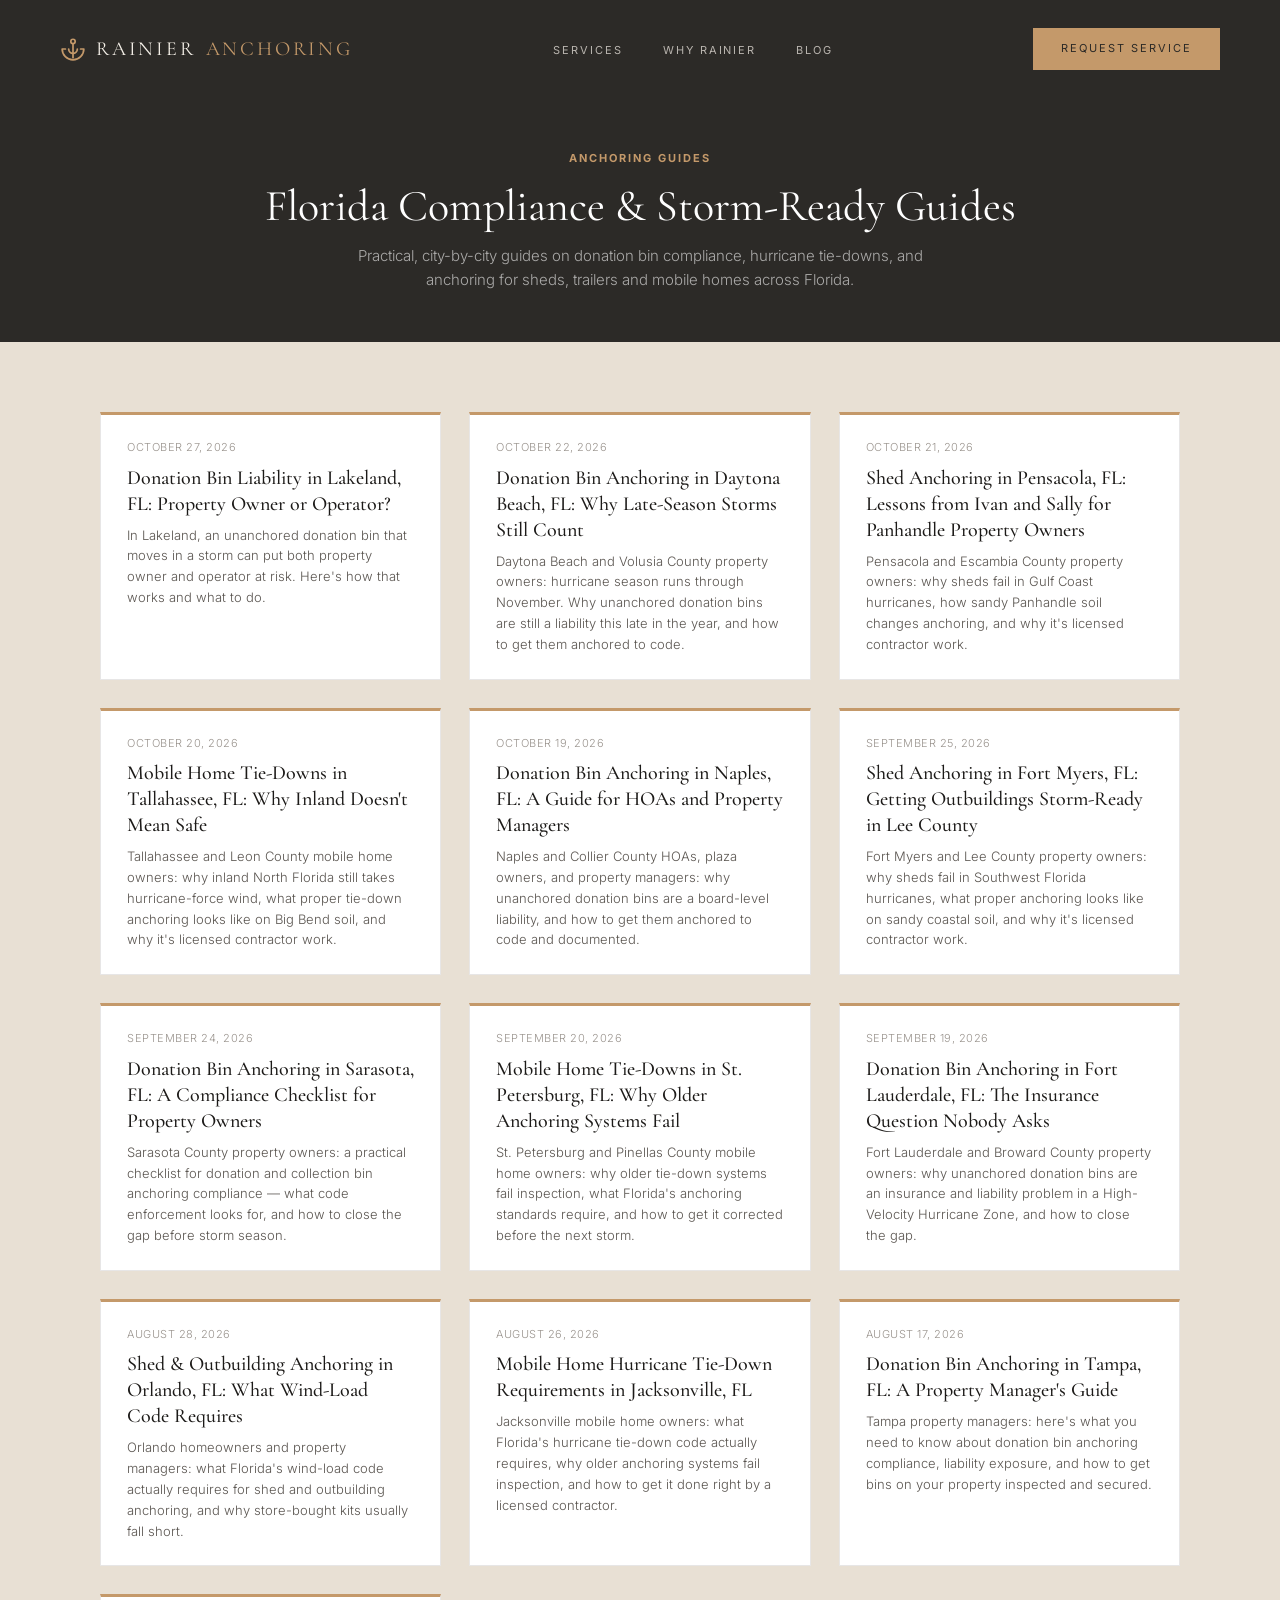
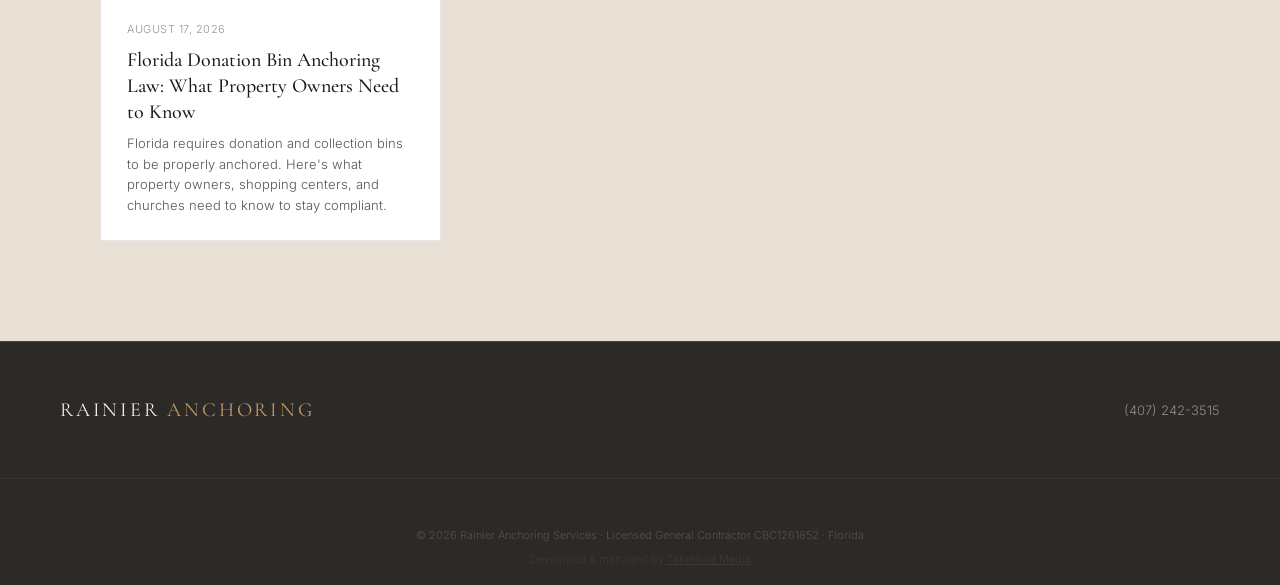
==== commit 8d10a3e0: "Publish: Donation Bin Liability in Lakeland, FL: Property Owner or Operator? Co-Authored-By: Claude " ====
--- a/blog/index.html
+++ b/blog/index.html
@@ -61,6 +61,13 @@
 <div class="blog-grid-wrap">
   <div class="blog-grid" id="blogGrid">
     <!-- POSTS_START -->
+    <a href="/blog/donation-bin-liability-in-lakeland-fl-property-owner-or-operator.html" class="blog-card">
+      <div class="blog-card-body">
+        <div class="blog-card-date">October 27, 2026</div>
+        <h3>Donation Bin Liability in Lakeland, FL: Property Owner or Operator?</h3>
+        <p>In Lakeland, an unanchored donation bin that moves in a storm can put both property owner and operator at risk. Here's how that works and what to do.</p>
+      </div>
+    </a>
     <a href="/blog/donation-bin-anchoring-daytona-beach-fl.html" class="blog-card">
       <div class="blog-card-body">
         <div class="blog-card-date">October 22, 2026</div>
